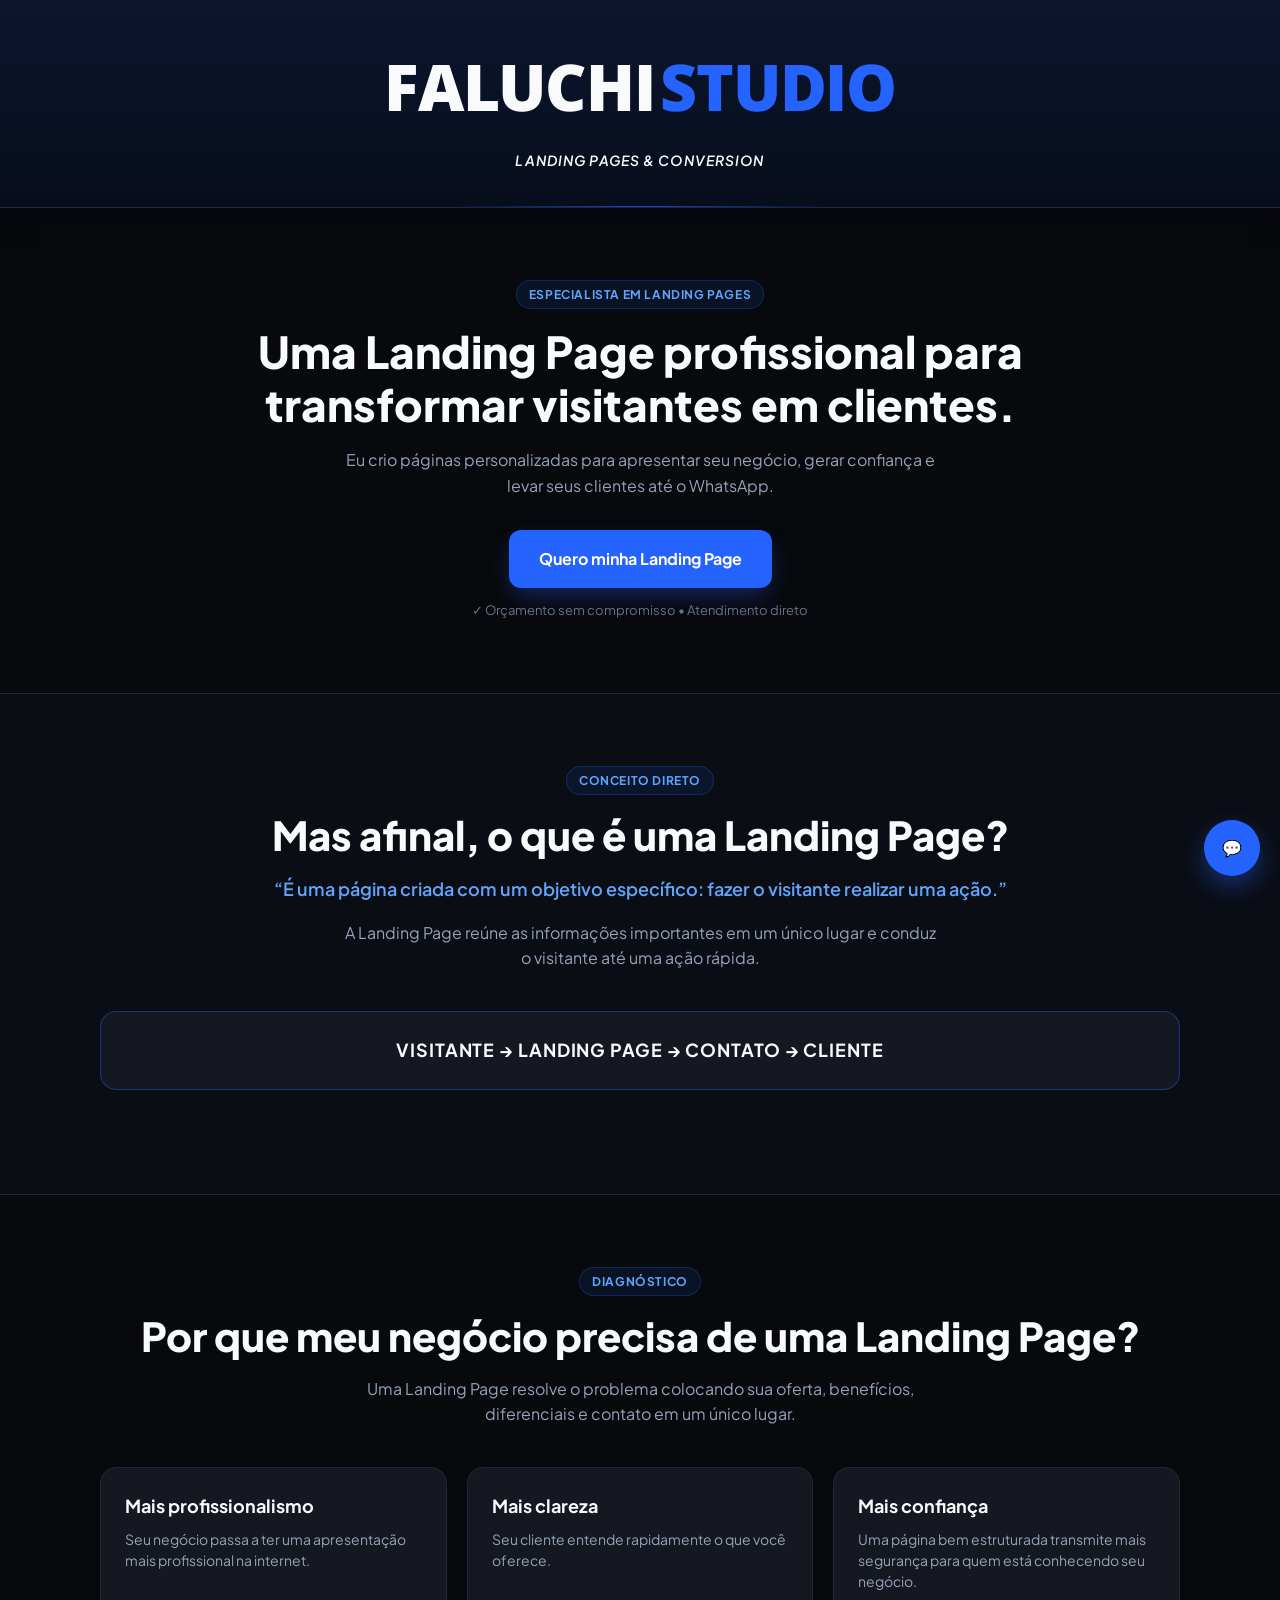
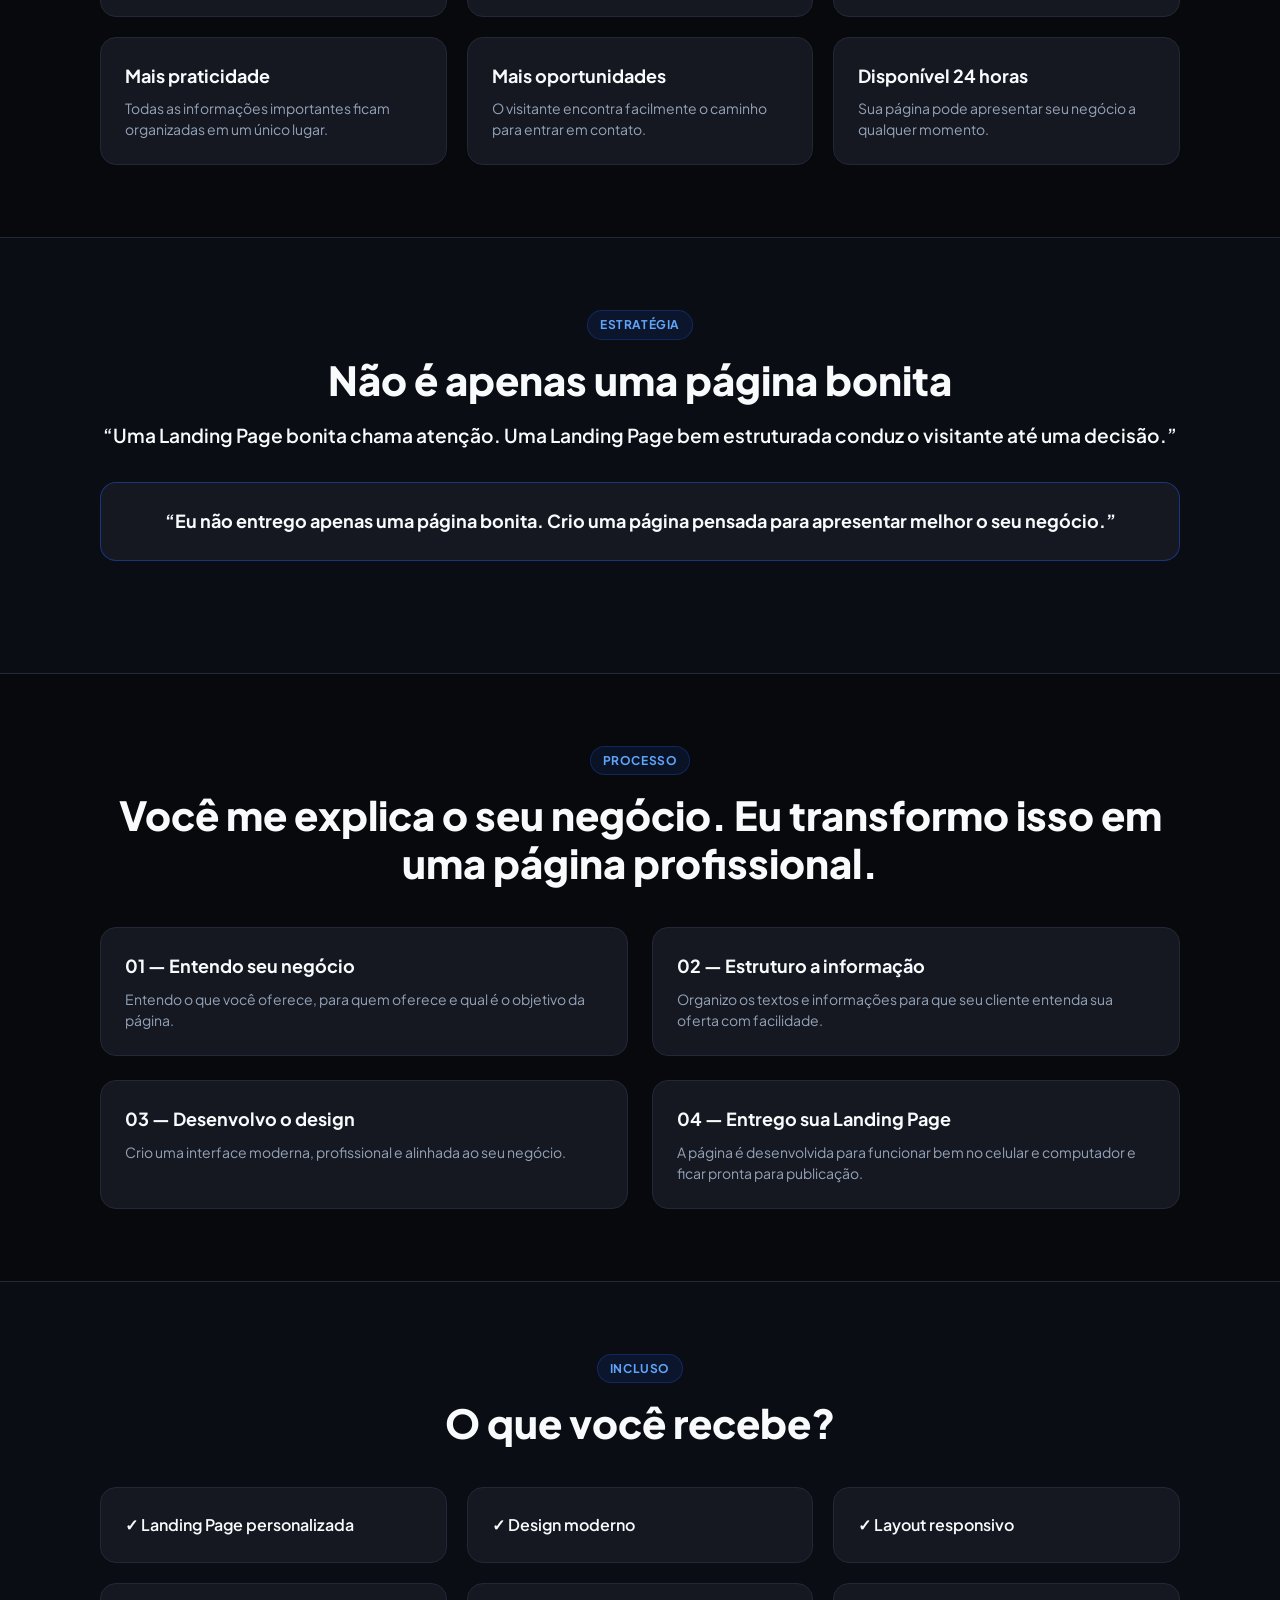
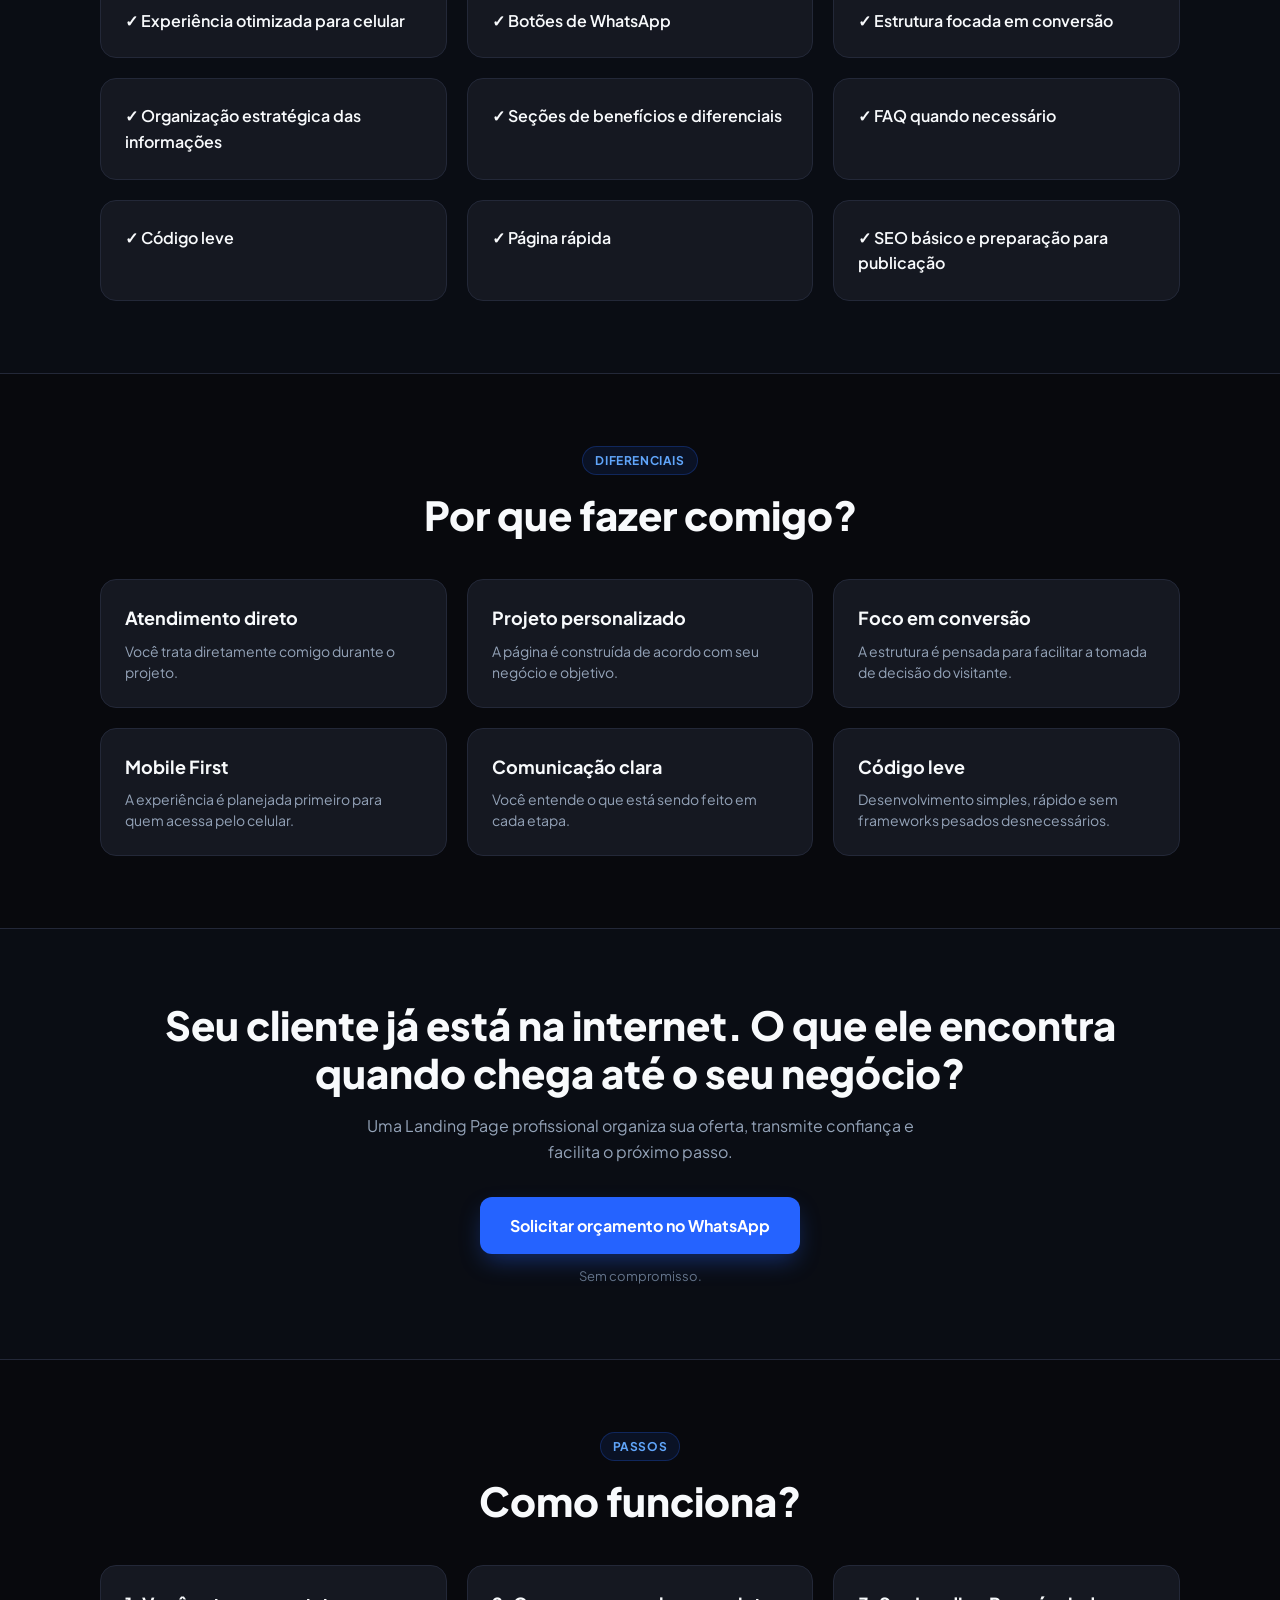
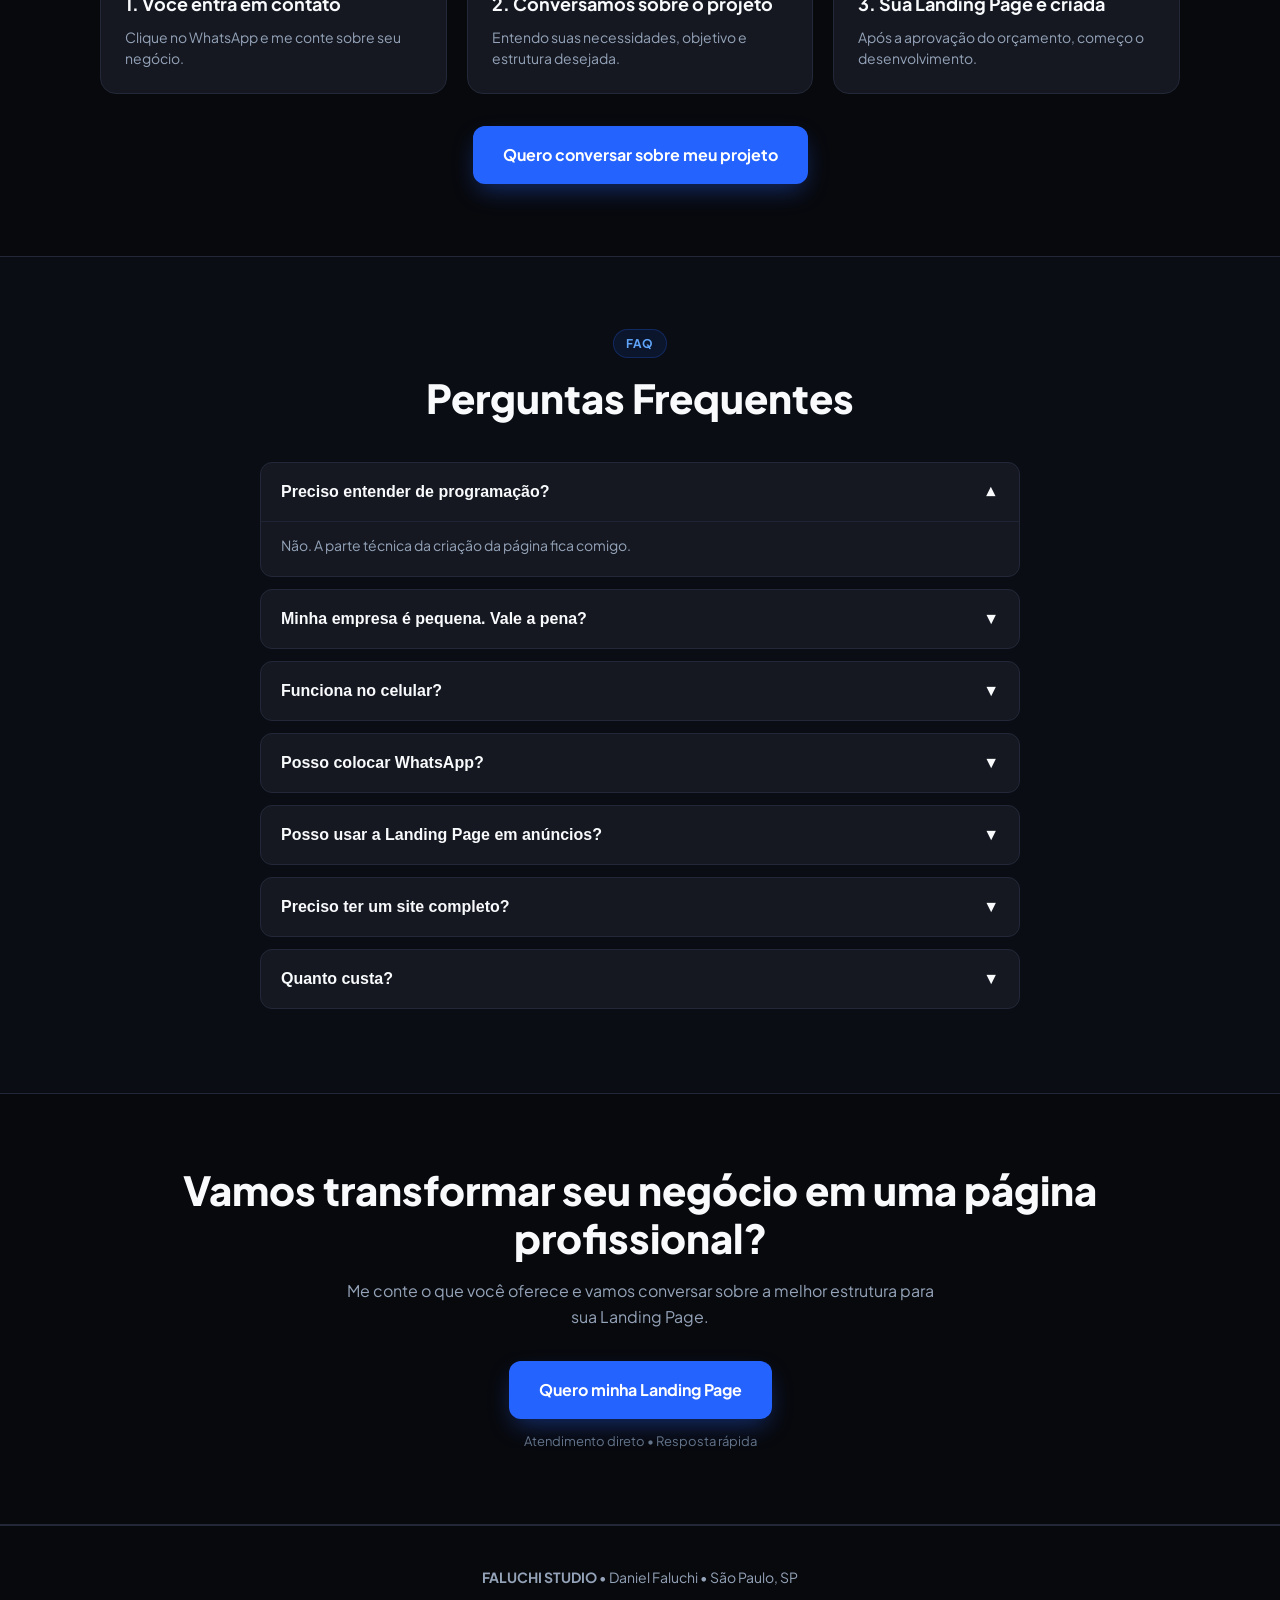
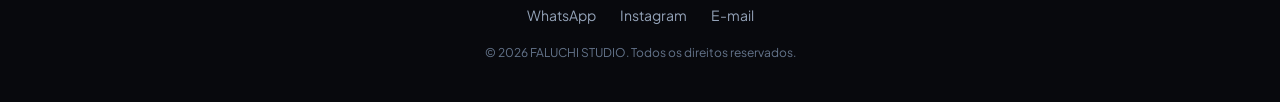
==== public/vanilla/index.html @ 372d20b6 "feat: initialize Faluchi Studio landing page project Setup initial project structure using React, Vi" ====
<!DOCTYPE html>
<html lang="pt-BR">
<head>
  <meta charset="UTF-8" />
  <meta name="viewport" content="width=device-width, initial-scale=1.0" />
  <title>FALUCHI STUDIO - Landing Pages de Alta Conversão</title>
  <meta name="description" content="Eu crio páginas personalizadas para apresentar seu negócio, gerar confiança e levar seus clientes até o WhatsApp." />
  <link rel="preconnect" href="https://fonts.googleapis.com">
  <link rel="preconnect" href="https://fonts.gstatic.com" crossorigin>
  <link href="https://fonts.googleapis.com/css2?family=Open+Sans:wght@400;600;700;800&family=Plus+Jakarta+Sans:wght@400;500;600;700;800&display=swap" rel="stylesheet">
  <link rel="stylesheet" href="./style.css" />
</head>
<body>

  <!-- HEADER -->
  <header class="site-header">
    <div class="container header-content" style="flex-direction: column; justify-content: center; text-align: center;">
      <div class="logo">
        <span class="logo-faluchi">FALUCHI</span><span class="logo-studio">STUDIO</span>
      </div>
      <p style="margin-top: 0.65rem; font-size: 0.875rem; font-weight: 600; font-style: italic; letter-spacing: 0.08em; text-transform: uppercase; color: var(--text-secondary);">
        Landing Pages &amp; Conversion
      </p>
    </div>
  </header>

  <!-- 1. HERO -->
  <section class="section">
    <div class="container text-center" style="max-width: 860px;">
      <div>
        <span class="section-badge">Especialista em Landing Pages</span>
        <h1 class="section-title" style="font-size: 2.75rem;">Uma Landing Page profissional para transformar visitantes em clientes.</h1>
        <p class="section-subtitle" style="margin: 0 auto 2rem auto;">
          Eu crio páginas personalizadas para apresentar seu negócio, gerar confiança e levar seus clientes até o WhatsApp.
        </p>
        <div>
          <a href="https://wa.me/5521989380500?text=Olá%2C%20quero%20fazer%20um%20orçamento%21%21" target="_blank" rel="noopener" class="btn-primary js-whatsapp-link">
            Quero minha Landing Page
          </a>
          <p class="microtext" style="justify-content: center;">✓ Orçamento sem compromisso • Atendimento direto</p>
        </div>
      </div>
    </div>
  </section>

  <!-- 2. O QUE É UMA LANDING PAGE? -->
  <section class="section section-alt">
    <div class="container text-center">
      <span class="section-badge">Conceito Direto</span>
      <h2 class="section-title">Mas afinal, o que é uma Landing Page?</h2>
      <p style="color: var(--color-light-blue); font-size: 1.125rem; font-weight: 600; margin-bottom: 1rem;">
        “É uma página criada com um objetivo específico: fazer o visitante realizar uma ação.”
      </p>
      <p class="section-subtitle" style="margin-bottom: 2.5rem;">
        A Landing Page reúne as informações importantes em um único lugar e conduz o visitante até uma ação rápida.
      </p>
      <div class="card" style="padding: 1.5rem; margin-bottom: 2rem; border-color: rgba(37,99,255,0.4);">
        <p style="font-weight: 700; font-size: 1.125rem; letter-spacing: 0.05em; color: #F8FAFC;">
          VISITANTE → LANDING PAGE → CONTATO → CLIENTE
        </p>
      </div>
    </div>
  </section>

  <!-- 3. POR QUE PRECISA -->
  <section class="section">
    <div class="container">
      <div class="text-center" style="margin-bottom: 2.5rem;">
        <span class="section-badge">Diagnóstico</span>
        <h2 class="section-title">Por que meu negócio precisa de uma Landing Page?</h2>
        <p class="section-subtitle">Uma Landing Page resolve o problema colocando sua oferta, benefícios, diferenciais e contato em um único lugar.</p>
      </div>
      <div class="grid-3">
        <div class="card"><h3 class="card-title">Mais profissionalismo</h3><p class="card-desc">Seu negócio passa a ter uma apresentação mais profissional na internet.</p></div>
        <div class="card"><h3 class="card-title">Mais clareza</h3><p class="card-desc">Seu cliente entende rapidamente o que você oferece.</p></div>
        <div class="card"><h3 class="card-title">Mais confiança</h3><p class="card-desc">Uma página bem estruturada transmite mais segurança para quem está conhecendo seu negócio.</p></div>
        <div class="card"><h3 class="card-title">Mais praticidade</h3><p class="card-desc">Todas as informações importantes ficam organizadas em um único lugar.</p></div>
        <div class="card"><h3 class="card-title">Mais oportunidades</h3><p class="card-desc">O visitante encontra facilmente o caminho para entrar em contato.</p></div>
        <div class="card"><h3 class="card-title">Disponível 24 horas</h3><p class="card-desc">Sua página pode apresentar seu negócio a qualquer momento.</p></div>
      </div>
    </div>
  </section>

  <!-- 4. NÃO É APENAS UMA PÁGINA BONITA -->
  <section class="section section-alt">
    <div class="container text-center">
      <span class="section-badge">Estratégia</span>
      <h2 class="section-title">Não é apenas uma página bonita</h2>
      <p style="color: #F8FAFC; font-size: 1.2rem; font-weight: 600; margin-bottom: 2rem;">
        “Uma Landing Page bonita chama atenção. Uma Landing Page bem estruturada conduz o visitante até uma decisão.”
      </p>
      <div class="card" style="border-color: rgba(37,99,255,0.4); margin-bottom: 2.5rem;">
        <p style="font-size: 1.125rem; font-weight: 700; color: #F8FAFC;">
          “Eu não entrego apenas uma página bonita. Crio uma página pensada para apresentar melhor o seu negócio.”
        </p>
      </div>
    </div>
  </section>

  <!-- 5. O QUE EU FAÇO POR VOCÊ -->
  <section class="section">
    <div class="container">
      <div class="text-center" style="margin-bottom: 2.5rem;">
        <span class="section-badge">Processo</span>
        <h2 class="section-title">Você me explica o seu negócio. Eu transformo isso em uma página profissional.</h2>
      </div>
      <div class="grid-2">
        <div class="card"><h3 class="card-title">01 — Entendo seu negócio</h3><p class="card-desc">Entendo o que você oferece, para quem oferece e qual é o objetivo da página.</p></div>
        <div class="card"><h3 class="card-title">02 — Estruturo a informação</h3><p class="card-desc">Organizo os textos e informações para que seu cliente entenda sua oferta com facilidade.</p></div>
        <div class="card"><h3 class="card-title">03 — Desenvolvo o design</h3><p class="card-desc">Crio uma interface moderna, profissional e alinhada ao seu negócio.</p></div>
        <div class="card"><h3 class="card-title">04 — Entrego sua Landing Page</h3><p class="card-desc">A página é desenvolvida para funcionar bem no celular e computador e ficar pronta para publicação.</p></div>
      </div>
    </div>
  </section>

  <!-- 6. O QUE VOCÊ RECEBE -->
  <section class="section section-alt">
    <div class="container">
      <div class="text-center" style="margin-bottom: 2.5rem;">
        <span class="section-badge">Incluso</span>
        <h2 class="section-title">O que você recebe?</h2>
      </div>
      <div class="grid-3">
        <div class="card"><p style="font-weight:600;">✓ Landing Page personalizada</p></div>
        <div class="card"><p style="font-weight:600;">✓ Design moderno</p></div>
        <div class="card"><p style="font-weight:600;">✓ Layout responsivo</p></div>
        <div class="card"><p style="font-weight:600;">✓ Experiência otimizada para celular</p></div>
        <div class="card"><p style="font-weight:600;">✓ Botões de WhatsApp</p></div>
        <div class="card"><p style="font-weight:600;">✓ Estrutura focada em conversão</p></div>
        <div class="card"><p style="font-weight:600;">✓ Organização estratégica das informações</p></div>
        <div class="card"><p style="font-weight:600;">✓ Seções de benefícios e diferenciais</p></div>
        <div class="card"><p style="font-weight:600;">✓ FAQ quando necessário</p></div>
        <div class="card"><p style="font-weight:600;">✓ Código leve</p></div>
        <div class="card"><p style="font-weight:600;">✓ Página rápida</p></div>
        <div class="card"><p style="font-weight:600;">✓ SEO básico e preparação para publicação</p></div>
      </div>
    </div>
  </section>

  <!-- 8. POR QUE FAZER COMIGO -->
  <section class="section">
    <div class="container">
      <div class="text-center" style="margin-bottom: 2.5rem;">
        <span class="section-badge">Diferenciais</span>
        <h2 class="section-title">Por que fazer comigo?</h2>
      </div>
      <div class="grid-3">
        <div class="card"><h3 class="card-title">Atendimento direto</h3><p class="card-desc">Você trata diretamente comigo durante o projeto.</p></div>
        <div class="card"><h3 class="card-title">Projeto personalizado</h3><p class="card-desc">A página é construída de acordo com seu negócio e objetivo.</p></div>
        <div class="card"><h3 class="card-title">Foco em conversão</h3><p class="card-desc">A estrutura é pensada para facilitar a tomada de decisão do visitante.</p></div>
        <div class="card"><h3 class="card-title">Mobile First</h3><p class="card-desc">A experiência é planejada primeiro para quem acessa pelo celular.</p></div>
        <div class="card"><h3 class="card-title">Comunicação clara</h3><p class="card-desc">Você entende o que está sendo feito em cada etapa.</p></div>
        <div class="card"><h3 class="card-title">Código leve</h3><p class="card-desc">Desenvolvimento simples, rápido e sem frameworks pesados desnecessários.</p></div>
      </div>
    </div>
  </section>

  <!-- 11. CTA INTERMEDIÁRIO -->
  <section class="section section-alt">
    <div class="container text-center">
      <h2 class="section-title">Seu cliente já está na internet. O que ele encontra quando chega até o seu negócio?</h2>
      <p class="section-subtitle" style="margin-bottom: 2rem;">
        Uma Landing Page profissional organiza sua oferta, transmite confiança e facilita o próximo passo.
      </p>
      <a href="https://wa.me/5521989380500?text=Olá%2C%20quero%20fazer%20um%20orçamento%21%21" target="_blank" rel="noopener" class="btn-primary js-whatsapp-link">
        Solicitar orçamento no WhatsApp
      </a>
      <p class="microtext" style="justify-content: center;">Sem compromisso.</p>
    </div>
  </section>

  <!-- 9. COMO FUNCIONA -->
  <section class="section">
    <div class="container">
      <div class="text-center" style="margin-bottom: 2.5rem;">
        <span class="section-badge">Passos</span>
        <h2 class="section-title">Como funciona?</h2>
      </div>
      <div class="grid-3" style="margin-bottom: 2rem;">
        <div class="card"><h3 class="card-title">1. Você entra em contato</h3><p class="card-desc">Clique no WhatsApp e me conte sobre seu negócio.</p></div>
        <div class="card"><h3 class="card-title">2. Conversamos sobre o projeto</h3><p class="card-desc">Entendo suas necessidades, objetivo e estrutura desejada.</p></div>
        <div class="card"><h3 class="card-title">3. Sua Landing Page é criada</h3><p class="card-desc">Após a aprovação do orçamento, começo o desenvolvimento.</p></div>
      </div>
      <div class="text-center">
        <a href="https://wa.me/5521989380500?text=Olá%2C%20quero%20fazer%20um%20orçamento%21%21" target="_blank" rel="noopener" class="btn-primary js-whatsapp-link">
          Quero conversar sobre meu projeto
        </a>
      </div>
    </div>
  </section>

  <!-- 10. FAQ -->
  <section class="section section-alt">
    <div class="container" style="max-width: 800px;">
      <div class="text-center" style="margin-bottom: 2.5rem;">
        <span class="section-badge">FAQ</span>
        <h2 class="section-title">Perguntas Frequentes</h2>
      </div>
      <div class="faq-list">
        <div class="faq-item">
          <button class="faq-question">Preciso entender de programação? <span class="faq-chevron">▼</span></button>
          <div class="faq-answer">Não. A parte técnica da criação da página fica comigo.</div>
        </div>
        <div class="faq-item">
          <button class="faq-question">Minha empresa é pequena. Vale a pena? <span class="faq-chevron">▼</span></button>
          <div class="faq-answer">Sim. Uma Landing Page pode ser uma forma simples e profissional de apresentar seu serviço e facilitar o contato com clientes.</div>
        </div>
        <div class="faq-item">
          <button class="faq-question">Funciona no celular? <span class="faq-chevron">▼</span></button>
          <div class="faq-answer">Sim. A página será responsiva e desenvolvida com foco na experiência mobile.</div>
        </div>
        <div class="faq-item">
          <button class="faq-question">Posso colocar WhatsApp? <span class="faq-chevron">▼</span></button>
          <div class="faq-answer">Sim. Os botões podem direcionar o visitante diretamente para sua conversa no WhatsApp.</div>
        </div>
        <div class="faq-item">
          <button class="faq-question">Posso usar a Landing Page em anúncios? <span class="faq-chevron">▼</span></button>
          <div class="faq-answer">Sim. Ela pode ser utilizada como destino para campanhas de divulgação.</div>
        </div>
        <div class="faq-item">
          <button class="faq-question">Preciso ter um site completo? <span class="faq-chevron">▼</span></button>
          <div class="faq-answer">Não necessariamente. Dependendo do objetivo do negócio, uma Landing Page pode ser suficiente para apresentar uma oferta e gerar contatos.</div>
        </div>
        <div class="faq-item">
          <button class="faq-question">Quanto custa? <span class="faq-chevron">▼</span></button>
          <div class="faq-answer">O valor depende da estrutura e das necessidades do projeto. Entre em contato para receber um orçamento personalizado.</div>
        </div>
      </div>
    </div>
  </section>

  <!-- 12. FINAL CTA -->
  <section class="section text-center">
    <div class="container">
      <h2 class="section-title">Vamos transformar seu negócio em uma página profissional?</h2>
      <p class="section-subtitle" style="margin-bottom: 2rem;">
        Me conte o que você oferece e vamos conversar sobre a melhor estrutura para sua Landing Page.
      </p>
      <a href="https://wa.me/5521989380500?text=Olá%2C%20quero%20fazer%20um%20orçamento%21%21" target="_blank" rel="noopener" class="btn-primary js-whatsapp-link">
        Quero minha Landing Page
      </a>
      <p class="microtext" style="justify-content: center;">Atendimento direto • Resposta rápida</p>
    </div>
  </section>

  <!-- 13. FOOTER -->
  <footer style="padding: 2.5rem 0; border-top: 1px solid var(--border-color); font-size: 0.875rem; color: var(--text-muted);">
    <div class="container" style="display: flex; flex-direction: column; gap: 1rem; align-items: center; justify-content: space-between;">
      <div>
        <strong>FALUCHI STUDIO</strong> • Daniel Faluchi • São Paulo, SP
      </div>
      <div style="display: flex; gap: 1.5rem;">
        <a href="https://wa.me/5521989380500" target="_blank" rel="noopener">WhatsApp</a>
        <a href="https://www.instagram.com/faluchi.studio/" target="_blank" rel="noopener">Instagram</a>
        <a href="mailto:daniel.faluchi@gmail.com">E-mail</a>
      </div>
      <div style="color: var(--text-subtle); font-size: 0.75rem;">
        © 2026 FALUCHI STUDIO. Todos os direitos reservados.
      </div>
    </div>
  </footer>

  <!-- FLOATING WHATSAPP -->
  <a href="https://wa.me/5521989380500?text=Olá%2C%20quero%20fazer%20um%20orçamento%21%21" target="_blank" rel="noopener" class="floating-whatsapp js-whatsapp-link" aria-label="WhatsApp">
    💬
  </a>

  <script src="./script.js"></script>
</body>
</html>
---- public/vanilla/style.css ----
/* ==========================================================================
   FALUCHI STUDIO - LANDING PAGE STYLE
   Cores:
   --bg: #08090D;
   --card: #151821;
   --border: #232838;
   --blue: #2563FF;
   --light-blue: #60A5FA;
   --text: #F8FAFC;
   --muted: #94A3B8;
   ========================================================================== */

:root {
  --bg-primary: #08090D;
  --bg-card: #151821;
  --bg-card-hover: #1A1F2C;
  --border-color: #232838;
  --color-blue: #2563FF;
  --color-blue-hover: #1D4ED8;
  --color-light-blue: #60A5FA;
  --text-primary: #F8FAFC;
  --text-muted: #94A3B8;
  --text-subtle: #64748B;
  --font-family: 'Plus Jakarta Sans', -apple-system, BlinkMacSystemFont, 'Segoe UI', Roboto, sans-serif;
}

* {
  margin: 0;
  padding: 0;
  box-sizing: border-box;
}

html {
  scroll-behavior: smooth;
  font-family: var(--font-family);
  background-color: var(--bg-primary);
  color: var(--text-primary);
}

body {
  overflow-x: hidden;
  line-height: 1.6;
}

a {
  color: inherit;
  text-decoration: none;
}

.container {
  width: 100%;
  max-width: 1120px;
  margin: 0 auto;
  padding: 0 1.25rem;
}

/* Header */
.site-header {
  position: relative;
  background: linear-gradient(180deg, #0C152E 0%, #091124 55%, #070D1B 100%);
  border-bottom: 1px solid #1A2748;
  padding: 2.25rem 0;
  overflow: hidden;
  box-shadow: 0 4px 24px rgba(3, 7, 18, 0.6);
}

.site-header::after {
  content: '';
  position: absolute;
  bottom: 0;
  left: 50%;
  transform: translateX(-50%);
  width: min(380px, 80%);
  height: 1.5px;
  background: linear-gradient(90deg, transparent, rgba(37, 99, 255, 0.7), transparent);
  pointer-events: none;
}

.header-content {
  display: flex;
  align-items: center;
  justify-content: center;
}

.logo {
  font-family: 'Open Sans', sans-serif;
  font-size: clamp(2.25rem, 6vw, 4rem);
  letter-spacing: -0.02em;
  font-weight: 800;
  display: inline-flex;
  align-items: center;
}

.logo-faluchi {
  color: var(--text-primary);
}

.logo-studio {
  color: var(--color-blue);
  font-weight: 800;
  margin-left: 6px;
}

.btn-header-cta {
  background-color: var(--color-blue);
  border: 1px solid var(--color-blue);
  color: #ffffff;
  padding: 0.4rem 0.85rem;
  border-radius: 8px;
  font-size: 0.75rem;
  font-weight: 600;
  display: inline-flex;
  align-items: center;
  gap: 0.4rem;
  transition: all 0.2s ease;
}

.btn-header-cta:hover {
  background-color: #1d4ed8;
  border-color: #1d4ed8;
}

/* Sections */
.section {
  padding: 4.5rem 0;
  border-bottom: 1px solid var(--border-color);
}

.section-alt {
  background-color: #0A0D14;
}

.section-badge {
  display: inline-block;
  font-size: 0.75rem;
  font-weight: 700;
  text-transform: uppercase;
  letter-spacing: 0.05em;
  color: var(--color-light-blue);
  background-color: rgba(37, 99, 255, 0.1);
  border: 1px solid rgba(37, 99, 255, 0.25);
  padding: 0.25rem 0.75rem;
  border-radius: 9999px;
  margin-bottom: 1rem;
}

.section-title {
  font-size: 2rem;
  font-weight: 800;
  line-height: 1.2;
  margin-bottom: 1rem;
  color: var(--text-primary);
}

.section-subtitle {
  color: var(--text-muted);
  font-size: 1rem;
  max-width: 600px;
  margin: 0 auto;
}

.text-center {
  text-align: center;
}

/* Primary CTA Button */
.btn-primary {
  display: inline-flex;
  align-items: center;
  justify-content: center;
  gap: 0.75rem;
  background-color: var(--color-blue);
  color: #ffffff;
  padding: 1rem 1.875rem;
  border-radius: 12px;
  font-size: 1rem;
  font-weight: 700;
  box-shadow: 0 10px 25px -5px rgba(37, 99, 255, 0.4);
  transition: all 0.2s ease;
  width: 100%;
}

@media (min-width: 640px) {
  .btn-primary {
    width: auto;
  }
  .section-title {
    font-size: 2.5rem;
  }
}

.btn-primary:hover {
  background-color: var(--color-blue-hover);
  transform: translateY(-1px);
}

.microtext {
  font-size: 0.8125rem;
  color: var(--text-subtle);
  margin-top: 0.75rem;
  display: flex;
  align-items: center;
  gap: 0.375rem;
}

/* Grid Layouts */
.grid-2 {
  display: grid;
  grid-template-columns: 1fr;
  gap: 1.5rem;
}

.grid-3 {
  display: grid;
  grid-template-columns: 1fr;
  gap: 1.25rem;
}

.grid-4 {
  display: grid;
  grid-template-columns: 1fr;
  gap: 1rem;
}

@media (min-width: 640px) {
  .grid-2 { grid-template-columns: repeat(2, 1fr); }
  .grid-3 { grid-template-columns: repeat(2, 1fr); }
  .grid-4 { grid-template-columns: repeat(2, 1fr); }
}

@media (min-width: 1024px) {
  .grid-3 { grid-template-columns: repeat(3, 1fr); }
  .grid-4 { grid-template-columns: repeat(4, 1fr); }
}

/* Cards */
.card {
  background-color: var(--bg-card);
  border: 1px solid var(--border-color);
  border-radius: 16px;
  padding: 1.5rem;
  transition: all 0.2s ease;
}

.card:hover {
  border-color: rgba(37, 99, 255, 0.4);
  background-color: var(--bg-card-hover);
}

.card-title {
  font-size: 1.125rem;
  font-weight: 700;
  margin-bottom: 0.5rem;
  color: var(--text-primary);
}

.card-desc {
  font-size: 0.875rem;
  color: var(--text-muted);
  line-height: 1.5;
}

/* Hero */
.hero-grid {
  display: grid;
  grid-template-columns: 1fr;
  gap: 2.5rem;
  align-items: center;
}

@media (min-width: 1024px) {
  .hero-grid {
    grid-template-columns: 7fr 5fr;
  }
}

.hero-image-frame {
  position: relative;
  background-color: #0E1118;
  border: 2px solid var(--border-color);
  border-radius: 16px;
  padding: 0;
  overflow: hidden;
  box-shadow: 0 25px 50px -12px rgba(0, 0, 0, 0.7);
  transition: border-color 0.3s ease;
}

.hero-image-frame:hover {
  border-color: rgba(37, 99, 255, 0.5);
}

.hero-image-frame img {
  width: 100%;
  height: auto;
  object-fit: cover;
  border-radius: 0;
  display: block;
}

/* FAQ */
.faq-item {
  background-color: var(--bg-card);
  border: 1px solid var(--border-color);
  border-radius: 12px;
  margin-bottom: 0.75rem;
  overflow: hidden;
}

.faq-question {
  width: 100%;
  background: none;
  border: none;
  color: var(--text-primary);
  font-size: 1rem;
  font-weight: 700;
  padding: 1.25rem;
  display: flex;
  justify-content: space-between;
  align-items: center;
  cursor: pointer;
  text-align: left;
}

.faq-answer {
  display: none;
  padding: 0 1.25rem 1.25rem;
  color: var(--text-muted);
  font-size: 0.875rem;
  line-height: 1.6;
  border-top: 1px solid #1E2433;
  padding-top: 0.75rem;
}

.faq-item.active .faq-answer {
  display: block;
}

.faq-item.active .faq-chevron {
  transform: rotate(180deg);
}

/* Floating WhatsApp */
.floating-whatsapp {
  position: fixed;
  bottom: 1.5rem;
  right: 1.25rem;
  z-index: 40;
  background-color: var(--color-blue);
  color: white;
  width: 3.5rem;
  height: 3.5rem;
  border-radius: 50%;
  display: flex;
  align-items: center;
  justify-content: center;
  box-shadow: 0 10px 25px rgba(37, 99, 255, 0.4);
  transition: transform 0.2s ease;
}

.floating-whatsapp:hover {
  transform: scale(1.08);
}
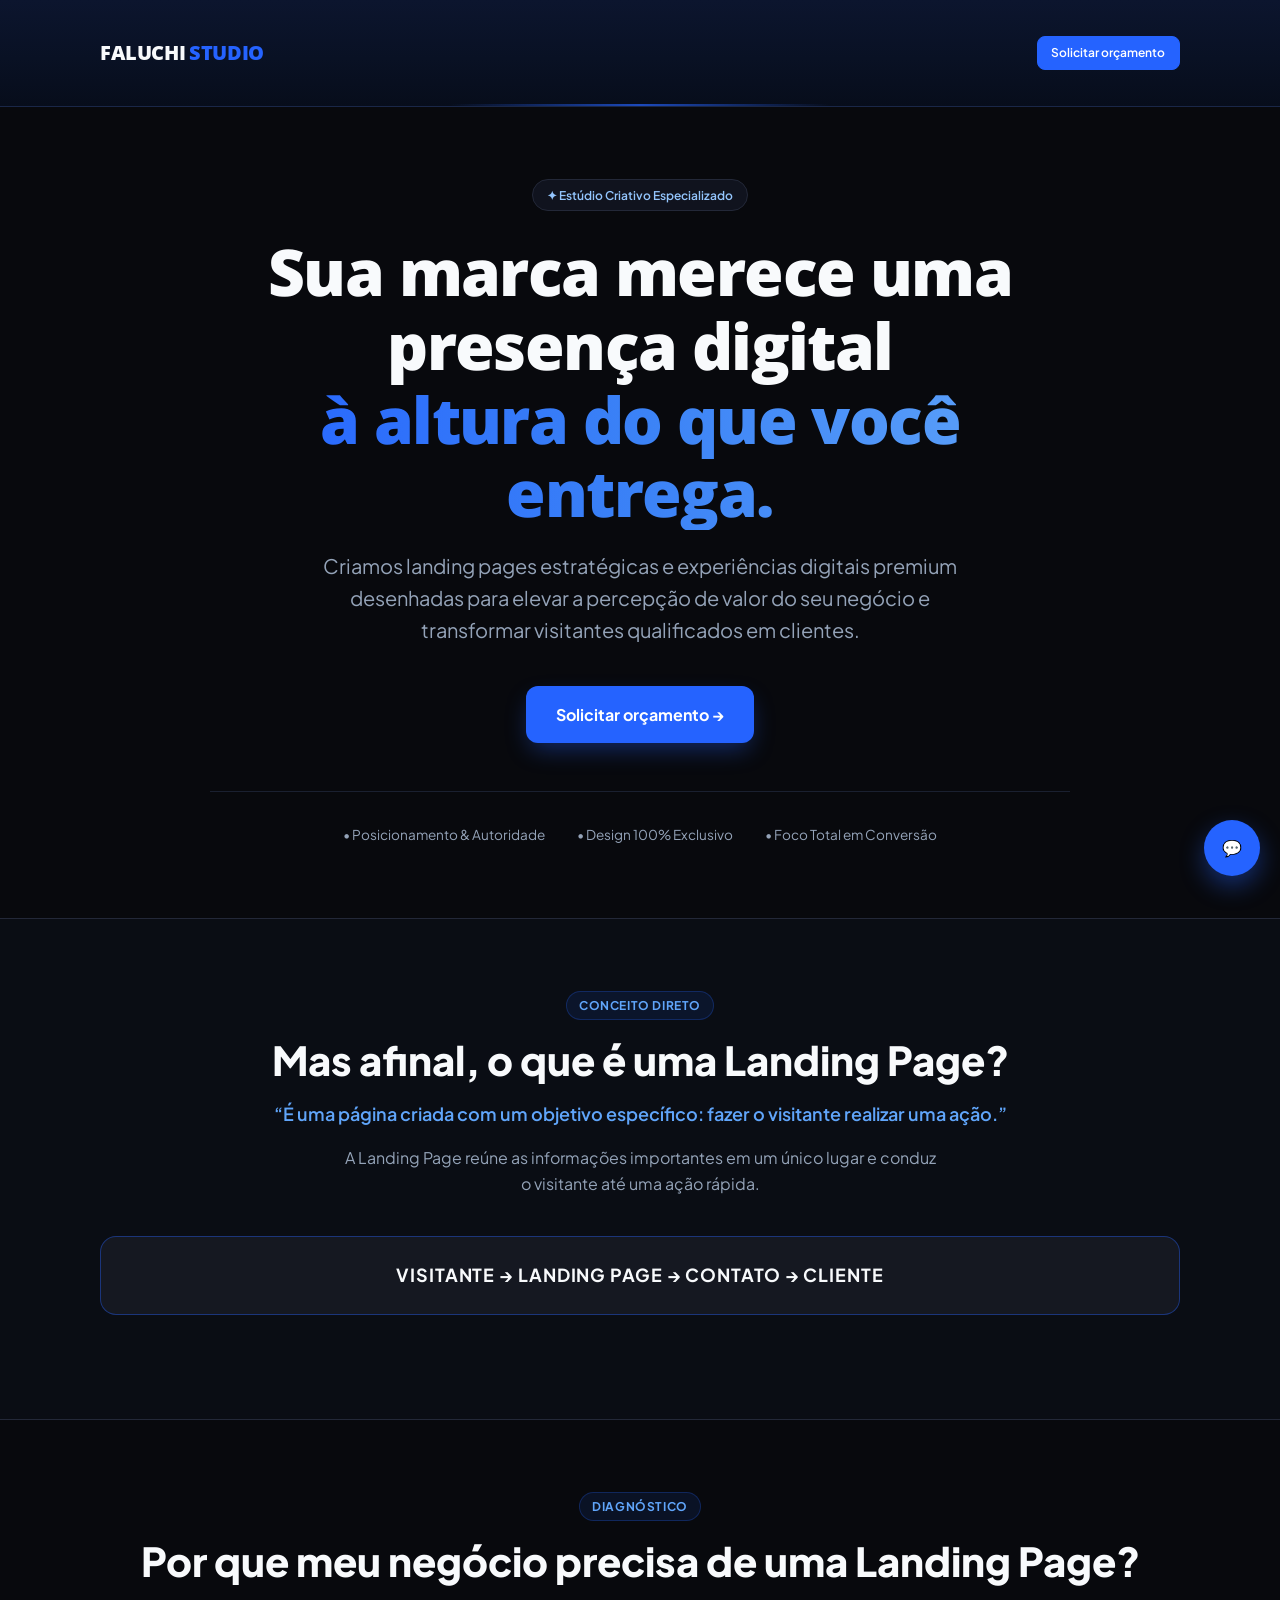
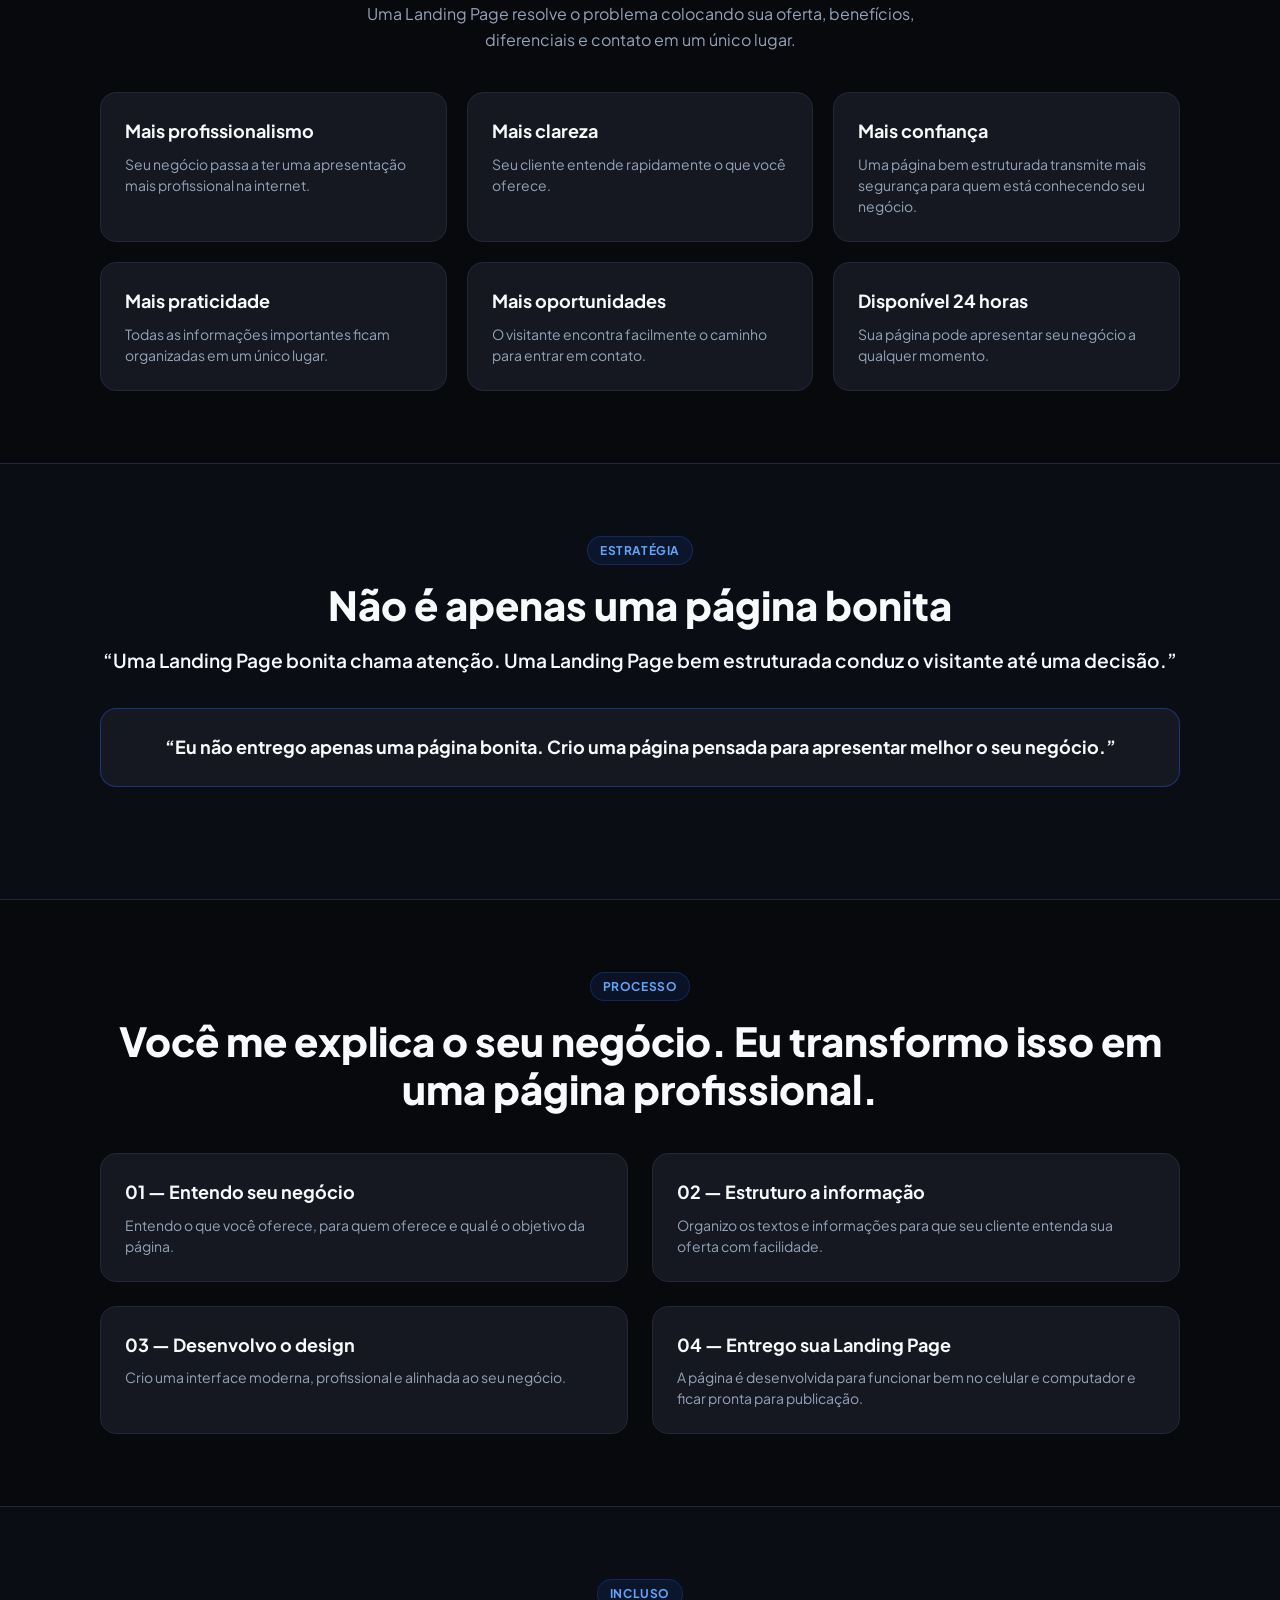
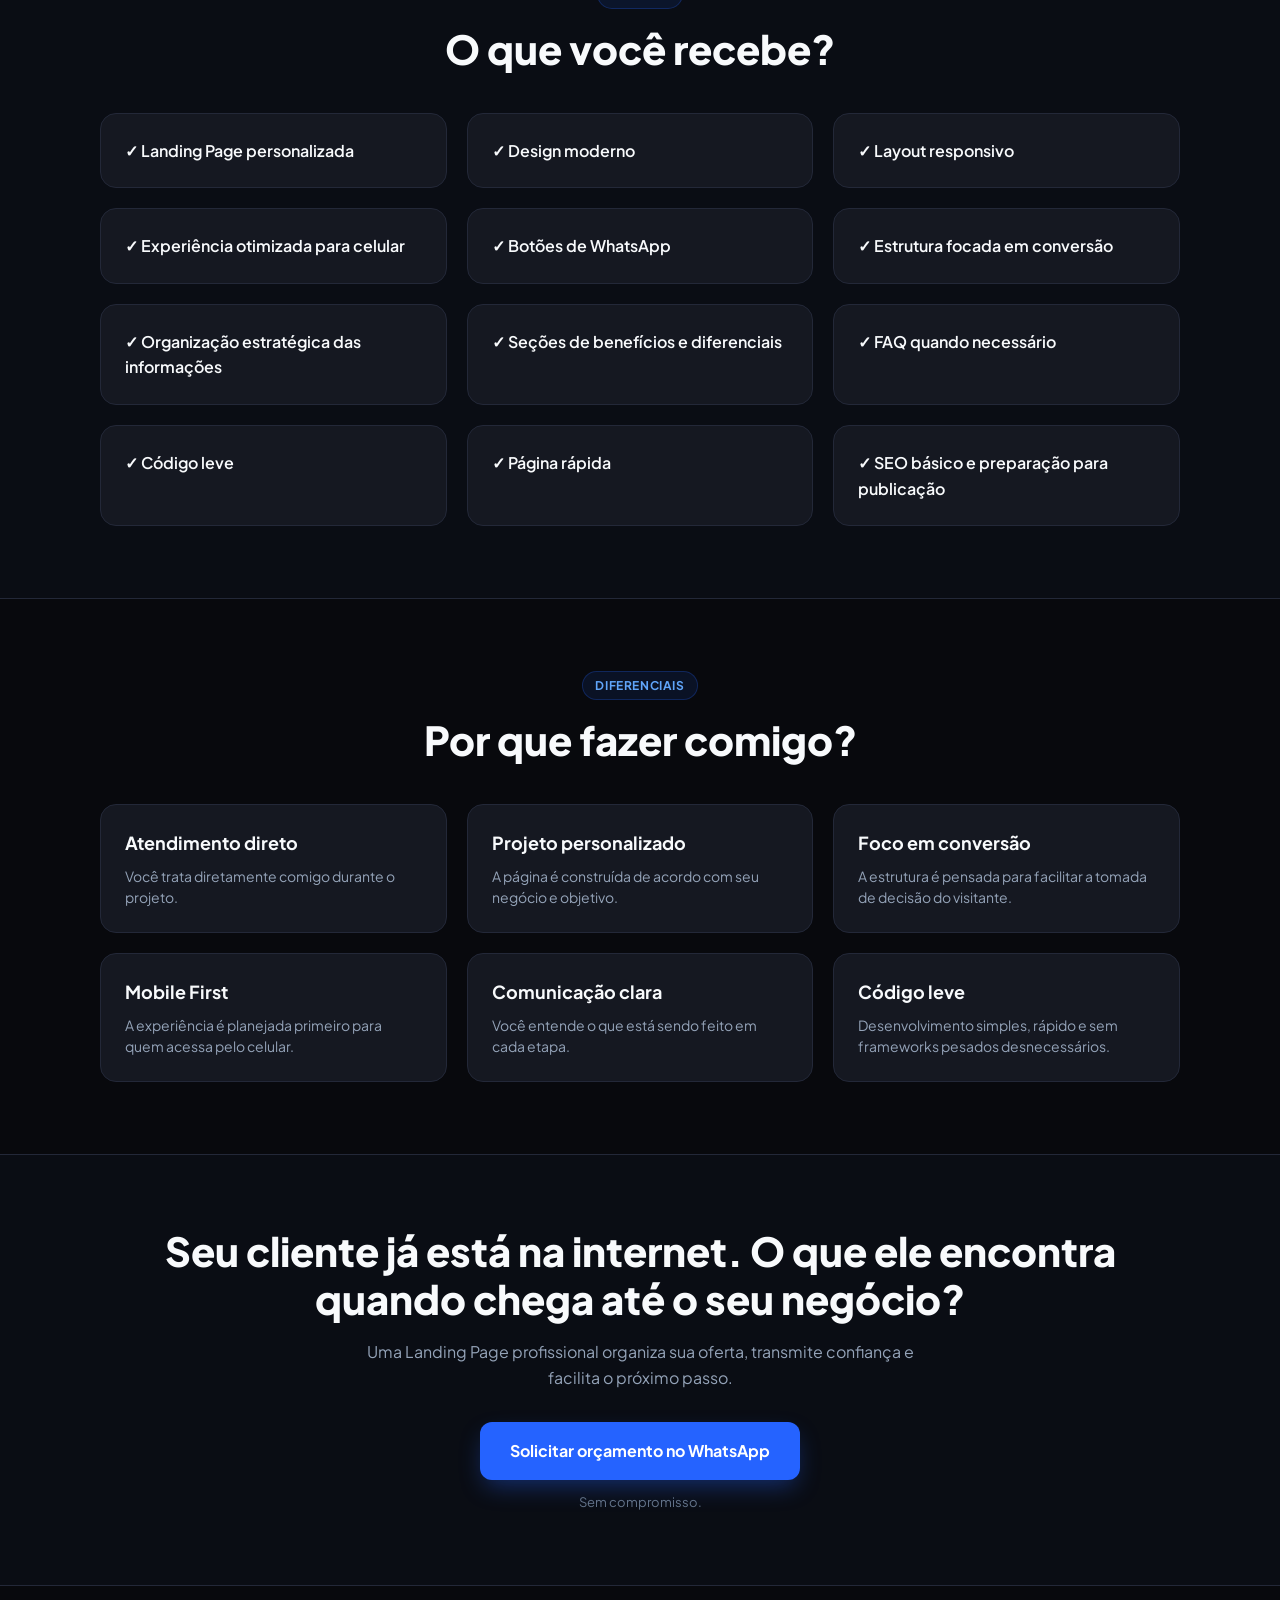
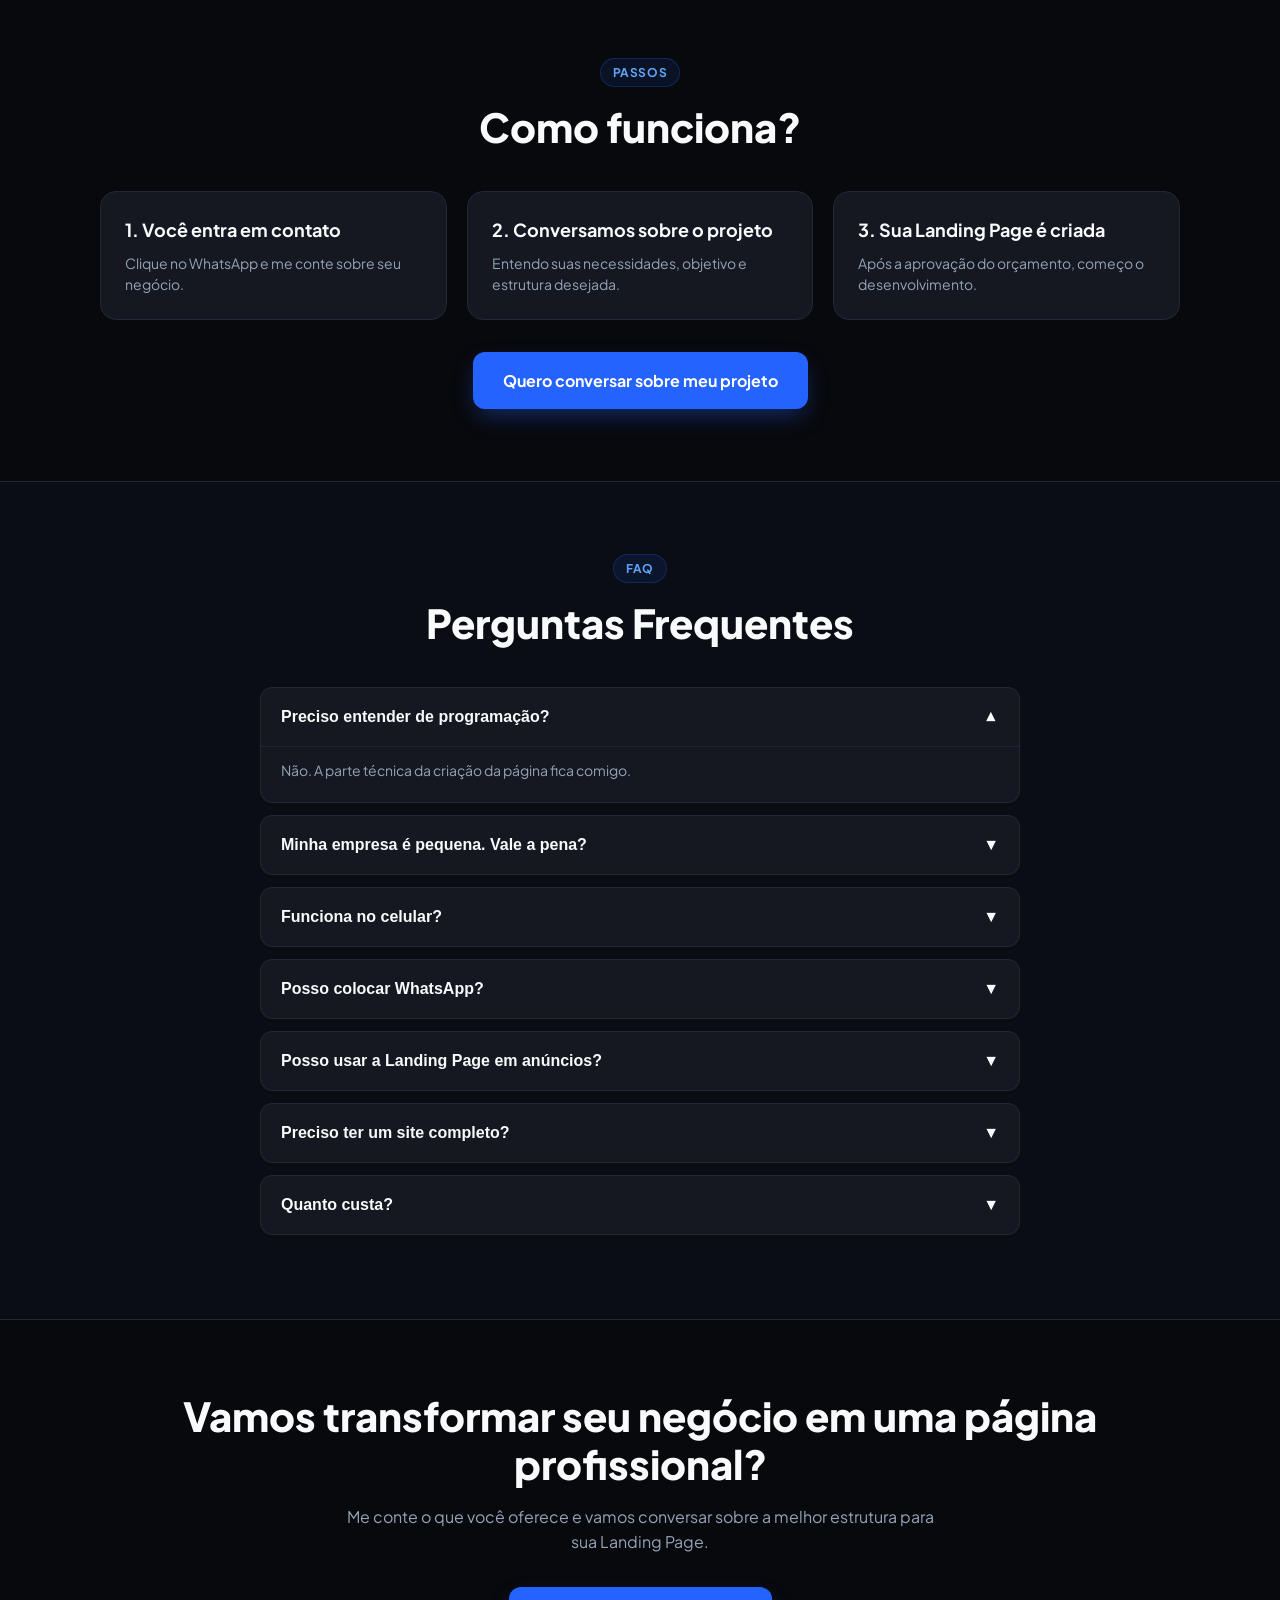
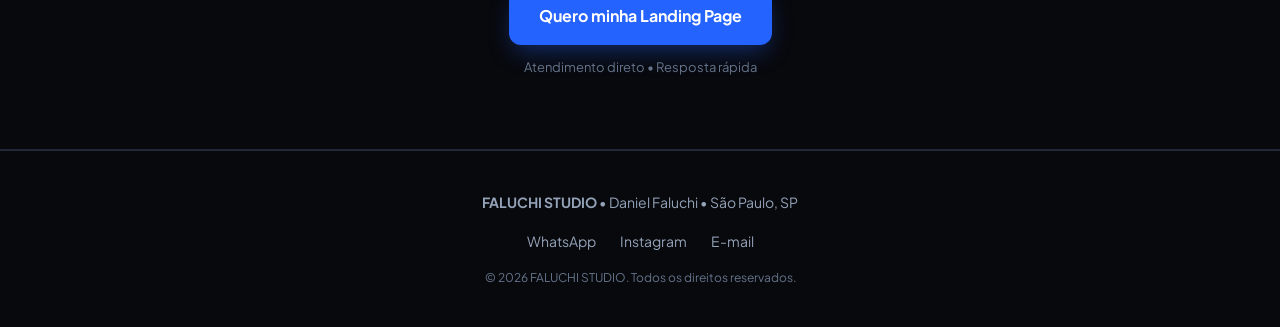
==== commit 7b146a2d: "feat: implement scroll animations and transitions - Add smooth scrolling and reduced-motion support " ====
--- a/public/vanilla/index.html
+++ b/public/vanilla/index.html
@@ -14,31 +14,38 @@
 
   <!-- HEADER -->
   <header class="site-header">
-    <div class="container header-content" style="flex-direction: column; justify-content: center; text-align: center;">
+    <div class="container header-content">
       <div class="logo">
         <span class="logo-faluchi">FALUCHI</span><span class="logo-studio">STUDIO</span>
       </div>
-      <p style="margin-top: 0.65rem; font-size: 0.875rem; font-weight: 600; font-style: italic; letter-spacing: 0.08em; text-transform: uppercase; color: var(--text-secondary);">
-        Landing Pages &amp; Conversion
-      </p>
+      <a href="https://wa.me/5521989380500?text=Olá%2C%20quero%20fazer%20um%20orçamento%21%21" target="_blank" rel="noopener" class="btn-header-cta js-whatsapp-link">
+        <span>Solicitar orçamento</span>
+      </a>
     </div>
   </header>
 
   <!-- 1. HERO -->
-  <section class="section">
-    <div class="container text-center" style="max-width: 860px;">
-      <div>
-        <span class="section-badge">Especialista em Landing Pages</span>
-        <h1 class="section-title" style="font-size: 2.75rem;">Uma Landing Page profissional para transformar visitantes em clientes.</h1>
-        <p class="section-subtitle" style="margin: 0 auto 2rem auto;">
-          Eu crio páginas personalizadas para apresentar seu negócio, gerar confiança e levar seus clientes até o WhatsApp.
-        </p>
-        <div>
-          <a href="https://wa.me/5521989380500?text=Olá%2C%20quero%20fazer%20um%20orçamento%21%21" target="_blank" rel="noopener" class="btn-primary js-whatsapp-link">
-            Quero minha Landing Page
-          </a>
-          <p class="microtext" style="justify-content: center;">✓ Orçamento sem compromisso • Atendimento direto</p>
-        </div>
+  <section class="section hero-section">
+    <div class="container text-center" style="max-width: 900px;">
+      <div class="badge-agency">
+        <span>✦ Estúdio Criativo Especializado</span>
+      </div>
+      <h1 class="hero-headline">
+        <span>Sua marca merece uma presença digital</span>
+        <span class="hero-headline-highlight">à altura do que você entrega.</span>
+      </h1>
+      <p class="hero-subheadline">
+        Criamos landing pages estratégicas e experiências digitais premium desenhadas para elevar a percepção de valor do seu negócio e transformar visitantes qualificados em clientes.
+      </p>
+      <div class="hero-ctas">
+        <a href="https://wa.me/5521989380500?text=Olá%2C%20quero%20fazer%20um%20orçamento%21%21" target="_blank" rel="noopener" class="btn-primary js-whatsapp-link">
+          Solicitar orçamento →
+        </a>
+      </div>
+      <div class="hero-pillars">
+        <div>• Posicionamento &amp; Autoridade</div>
+        <div>• Design 100% Exclusivo</div>
+        <div>• Foco Total em Conversão</div>
       </div>
     </div>
   </section>
--- a/public/vanilla/style.css
+++ b/public/vanilla/style.css
@@ -79,12 +79,13 @@
 .header-content {
   display: flex;
   align-items: center;
-  justify-content: center;
+  justify-content: space-between;
+  gap: 1rem;
 }
 
 .logo {
   font-family: 'Open Sans', sans-serif;
-  font-size: clamp(2.25rem, 6vw, 4rem);
+  font-size: 1.25rem;
   letter-spacing: -0.02em;
   font-weight: 800;
   display: inline-flex;
@@ -98,7 +99,97 @@
 .logo-studio {
   color: var(--color-blue);
   font-weight: 800;
-  margin-left: 6px;
+  margin-left: 4px;
+}
+
+/* Hero Section Remodeled */
+.hero-section {
+  position: relative;
+  background-color: #08090D;
+  padding: 4.5rem 0 5.5rem 0;
+}
+
+.badge-agency {
+  display: inline-flex;
+  align-items: center;
+  gap: 0.5rem;
+  padding: 0.35rem 0.9rem;
+  border-radius: 9999px;
+  background: rgba(18, 22, 34, 0.8);
+  border: 1px solid #232838;
+  color: #93C5FD;
+  font-size: 0.75rem;
+  font-weight: 600;
+  margin-bottom: 1.5rem;
+}
+
+.hero-headline {
+  font-family: 'Open Sans', sans-serif;
+  font-size: clamp(2rem, 5vw, 4rem);
+  font-weight: 800;
+  line-height: 1.15;
+  letter-spacing: -0.025em;
+  color: #F8FAFC;
+  margin-bottom: 1.25rem;
+}
+
+.hero-headline span {
+  display: block;
+}
+
+.hero-headline-highlight {
+  background: linear-gradient(90deg, #2563FF, #3B82F6, #60A5FA);
+  -webkit-background-clip: text;
+  -webkit-text-fill-color: transparent;
+}
+
+.hero-subheadline {
+  font-size: clamp(1rem, 2vw, 1.25rem);
+  color: #94A3B8;
+  max-width: 680px;
+  margin: 0 auto 2.5rem auto;
+  line-height: 1.6;
+}
+
+.hero-ctas {
+  display: flex;
+  align-items: center;
+  justify-content: center;
+  gap: 1rem;
+  flex-wrap: wrap;
+  margin-bottom: 3rem;
+}
+
+.btn-secondary {
+  background: rgba(21, 24, 33, 0.8);
+  border: 1px solid #232838;
+  color: #F8FAFC;
+  padding: 0.85rem 1.75rem;
+  border-radius: 12px;
+  font-weight: 600;
+  font-size: 0.95rem;
+  transition: all 0.2s ease;
+  display: inline-flex;
+  align-items: center;
+  justify-content: center;
+}
+
+.btn-secondary:hover {
+  background: #1c2230;
+  border-color: rgba(37, 99, 255, 0.5);
+  color: #ffffff;
+}
+
+.hero-pillars {
+  display: flex;
+  align-items: center;
+  justify-content: center;
+  gap: 2rem;
+  flex-wrap: wrap;
+  padding-top: 2rem;
+  border-top: 1px solid #1A2030;
+  color: #94A3B8;
+  font-size: 0.85rem;
 }
 
 .btn-header-cta {
